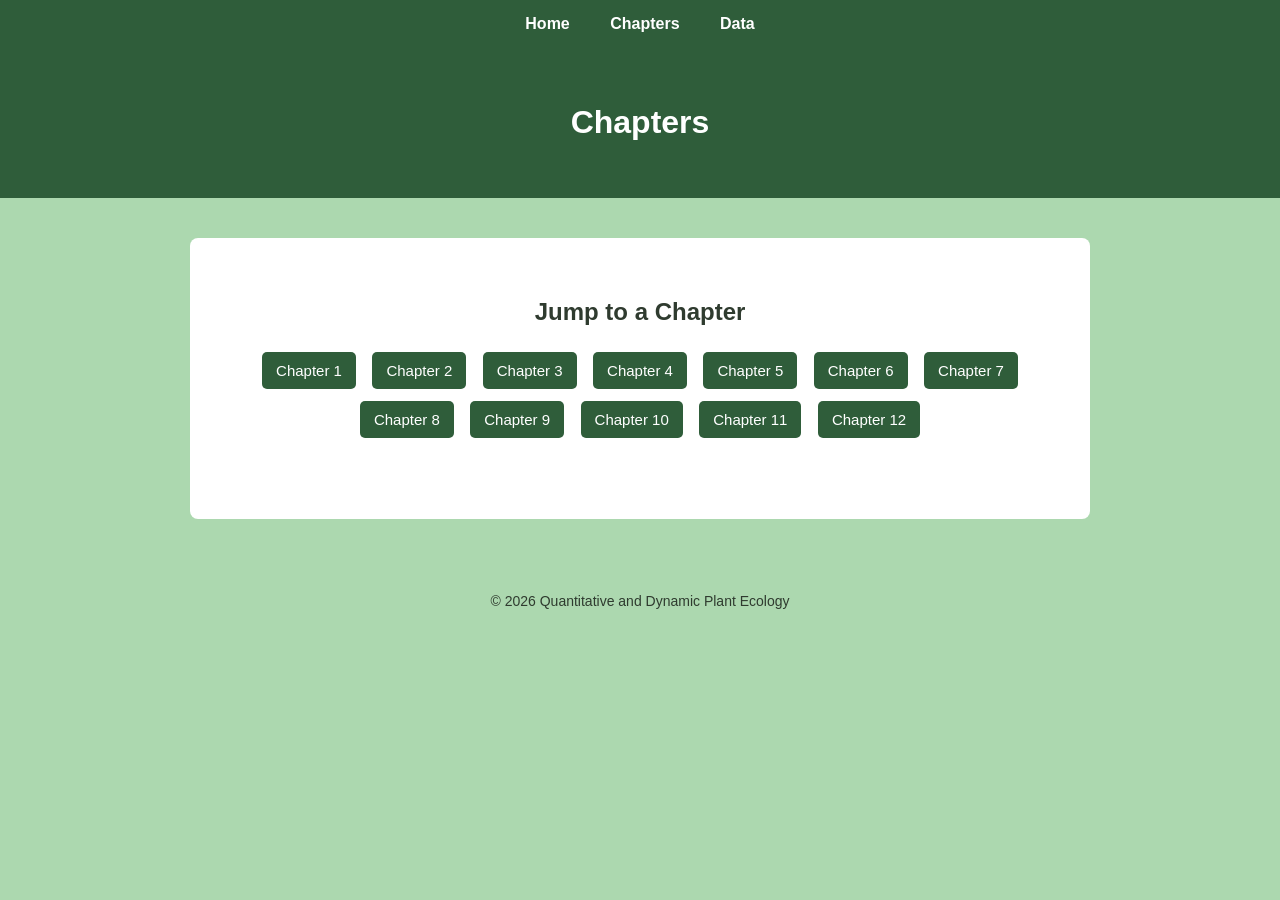
==== Chapters.html @ 69dcaa10 "Refactor Chapters.html structure and links" ====
<!DOCTYPE html>
<html lang="en">
<head>
    <meta charset="UTF-8">
    <meta name="viewport" content="width=device-width, initial-scale=1.0">
    <title>Chapters - Quantitative and Dynamic Plant Ecology</title>
    <link rel="stylesheet" href="css/styles.css">
</head>
<body>

<nav>
    <a href="index.html">Home</a>
    <a href="Chapters.html">Chapters</a>
    <a href="Data.html">Data</a>
</nav>

<header id="top">
    <h1>Chapters</h1>
</header>

<main>
    <div class="chapter-links">
        <h2>Jump to a Chapter</h2>
        <a href="chapters/chapter1.html">Chapter 1</a>
        <a href="chapters/chapter2.html">Chapter 2</a>
        <a href="chapters/chapter3.html">Chapter 3</a>
        <a href="chapters/chapter4.html">Chapter 4</a>
        <a href="chapters/chapter5.html">Chapter 5</a>
        <a href="chapters/chapter6.html">Chapter 6</a>
        <a href="chapters/chapter7.html">Chapter 7</a>
        <a href="chapters/chapter8.html">Chapter 8</a>
        <a href="chapters/chapter9.html">Chapter 9</a>
        <a href="chapters/chapter10.html">Chapter 10</a>
        <a href="chapters/chapter11.html">Chapter 11</a>
        <a href="chapters/chapter12.html">Chapter 12</a>
    </div>
</main>

<footer>
    <p>&copy; 2026 Quantitative and Dynamic Plant Ecology</p>
</footer>

</body>
</html>
---- css/styles.css ----
/* 1. GLOBAL SAFETY */
* {
    box-sizing: border-box;
}

/* 2. GLOBAL IMAGE RULE */
img {
    max-width: 100%;
    height: auto;
}

/* 3. BODY */
body {
    font-family: Arial, sans-serif;
    margin: 0;
    background-color: #acd8af; /* unified color across site */
    color: #2f3b2f;
}

/* 4. NAVIGATION */
nav {
    background-color: #2f5d3a;
    padding: 15px;
    text-align: center;
}

nav a {
    color: white;
    text-decoration: none;
    margin: 0 18px;
    font-weight: bold;
    font-size: 16px;
}

nav a:hover {
    text-decoration: underline;
}

/* 5. HEADER */
header {
    background-color: #2f5d3a;
    color: white;
    padding: 35px 20px;
    text-align: center;
}
h5 {
    font-size: 1em; /* same as body text */
    font-weight: bold; /* optional, can keep emphasis */
    margin-top: 1em;
    margin-bottom: 0.5em;
}


/* 6. MAIN CONTENT */
main {
    max-width: 900px;
    margin: 40px auto;
    background-color: white;
    padding: 40px 30px;
    border-radius: 8px;
    box-sizing: border-box;
    text-align: center; /* home page centered; chapters can override if needed */
}

/* 7. BUTTONS */
button {
    padding: 10px 20px;
    font-size: 16px;
    cursor: pointer;
    background-color: #2f5d3a;
    color: white;
    border: none;
    border-radius: 5px;
}

button:hover {
    background-color: #3d7349;
}

/* 8. CHAPTER PAGE STYLES */
.chapter-links {
    text-align: center;
    margin-bottom: 35px;
}

.chapter-links h2 {
    margin-bottom: 20px;
}

.chapter-links a {
    display: inline-block;
    margin: 6px;
    padding: 10px 14px;
    background-color: #2f5d3a;
    color: white;
    text-decoration: none;
    border-radius: 5px;
    font-size: 15px;
}

.chapter-links a:hover {
    background-color: #3d7349;
}

.chapter {
    margin-bottom: 50px;
    padding-bottom: 20px;
    border-bottom: 1px solid #d8d0b0;
    text-align: left; /* chapters left-aligned */
}

.chapter h2 {
    color: #2f5d3a;
}

.back-to-top {
    display: inline-block;
    margin-top: 10px;
    color: #2f5d3a;
    text-decoration: none;
    font-weight: bold;
}

.back-to-top:hover {
    text-decoration: underline;
}

/* 9. FIGURE STYLES */
.figure-break {
    text-align: center;
    margin: 30px 0;
    padding: 15px;
    background-color: #f4f7f4;
    border-radius: 8px;
}

.figure-break img {
    max-width: 100%;
    height: auto;
    display: block;
    margin: auto;
}

.figure-break figcaption {
    margin-top: 10px;
    font-size: 14px;
    font-style: italic;
    text-align: left;
}

/* 10. FOOTER */
footer {
    text-align: center;
    padding: 20px;
    font-size: 14px;
    color: #2f3b2f;
}
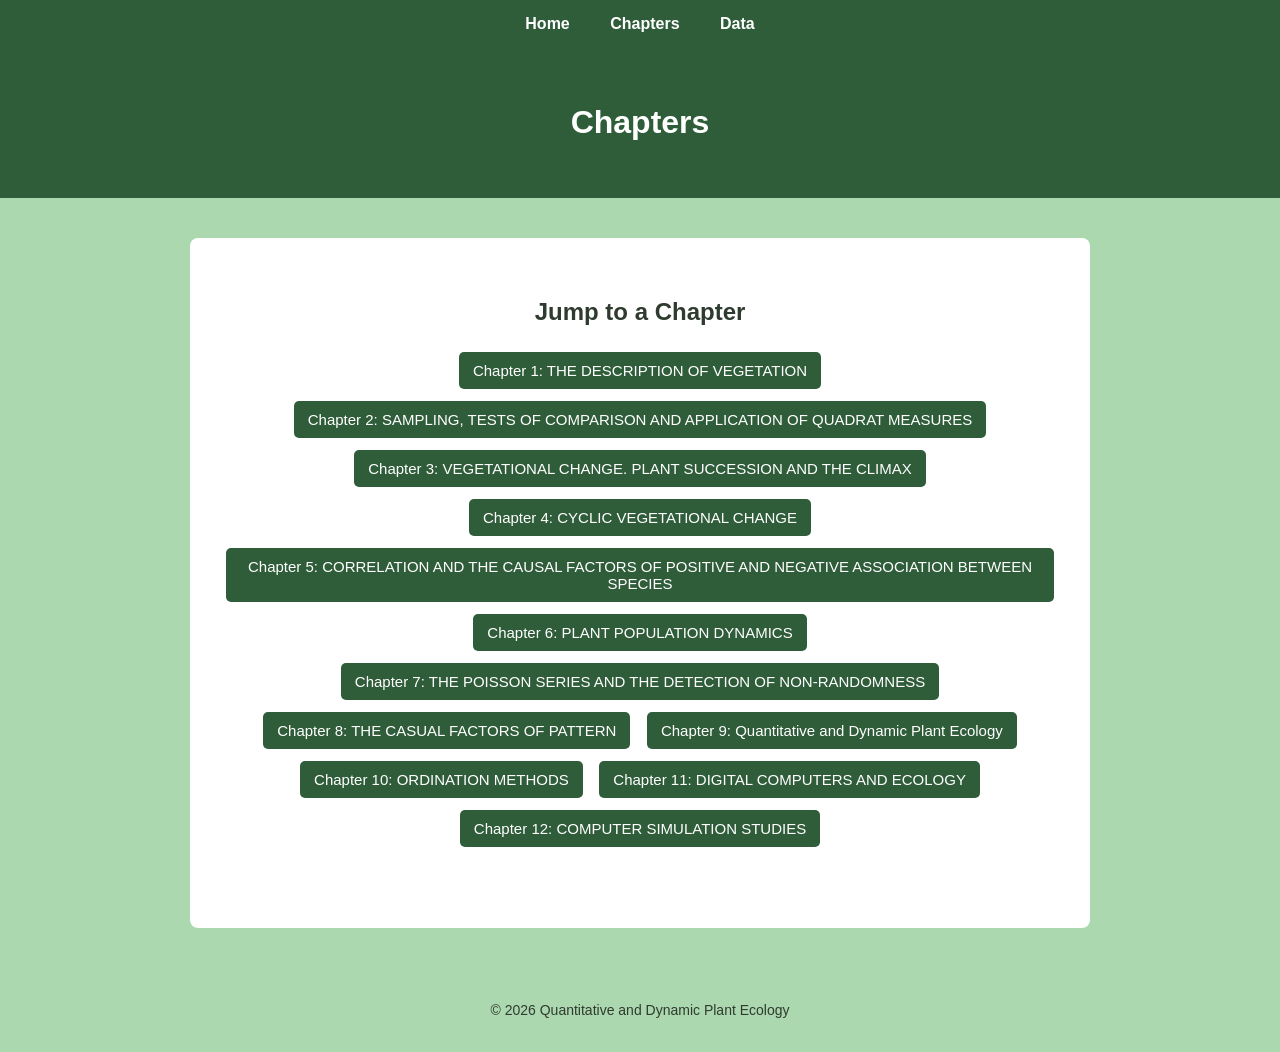
==== commit 91167f0f: "Update chapter links with detailed descriptions" ====
--- a/Chapters.html
+++ b/Chapters.html
@@ -21,18 +21,18 @@
 <main>
     <div class="chapter-links">
         <h2>Jump to a Chapter</h2>
-        <a href="chapters/chapter1.html">Chapter 1</a>
-        <a href="chapters/chapter2.html">Chapter 2</a>
-        <a href="chapters/chapter3.html">Chapter 3</a>
-        <a href="chapters/chapter4.html">Chapter 4</a>
-        <a href="chapters/chapter5.html">Chapter 5</a>
-        <a href="chapters/chapter6.html">Chapter 6</a>
-        <a href="chapters/chapter7.html">Chapter 7</a>
-        <a href="chapters/chapter8.html">Chapter 8</a>
-        <a href="chapters/chapter9.html">Chapter 9</a>
-        <a href="chapters/chapter10.html">Chapter 10</a>
-        <a href="chapters/chapter11.html">Chapter 11</a>
-        <a href="chapters/chapter12.html">Chapter 12</a>
+        <a href="chapters/chapter1.html">Chapter 1: THE DESCRIPTION OF VEGETATION</a>
+        <a href="chapters/chapter2.html">Chapter 2: SAMPLING, TESTS OF COMPARISON AND APPLICATION OF QUADRAT MEASURES</a>
+        <a href="chapters/chapter3.html">Chapter 3: VEGETATIONAL CHANGE. PLANT SUCCESSION AND THE CLIMAX</a>
+        <a href="chapters/chapter4.html">Chapter 4: CYCLIC VEGETATIONAL CHANGE</a>
+        <a href="chapters/chapter5.html">Chapter 5: CORRELATION AND THE CAUSAL FACTORS OF POSITIVE AND NEGATIVE ASSOCIATION BETWEEN SPECIES</a>
+        <a href="chapters/chapter6.html">Chapter 6: PLANT POPULATION DYNAMICS</a>
+        <a href="chapters/chapter7.html">Chapter 7: THE POISSON SERIES AND THE DETECTION OF NON-RANDOMNESS</a>
+        <a href="chapters/chapter8.html">Chapter 8: THE CASUAL FACTORS OF PATTERN</a>
+        <a href="chapters/chapter9.html">Chapter 9: Quantitative and Dynamic Plant Ecology</a>
+        <a href="chapters/chapter10.html">Chapter 10: ORDINATION METHODS</a>
+        <a href="chapters/chapter11.html">Chapter 11: DIGITAL COMPUTERS AND ECOLOGY</a>
+        <a href="chapters/chapter12.html">Chapter 12: COMPUTER SIMULATION STUDIES</a>
     </div>
 </main>
 
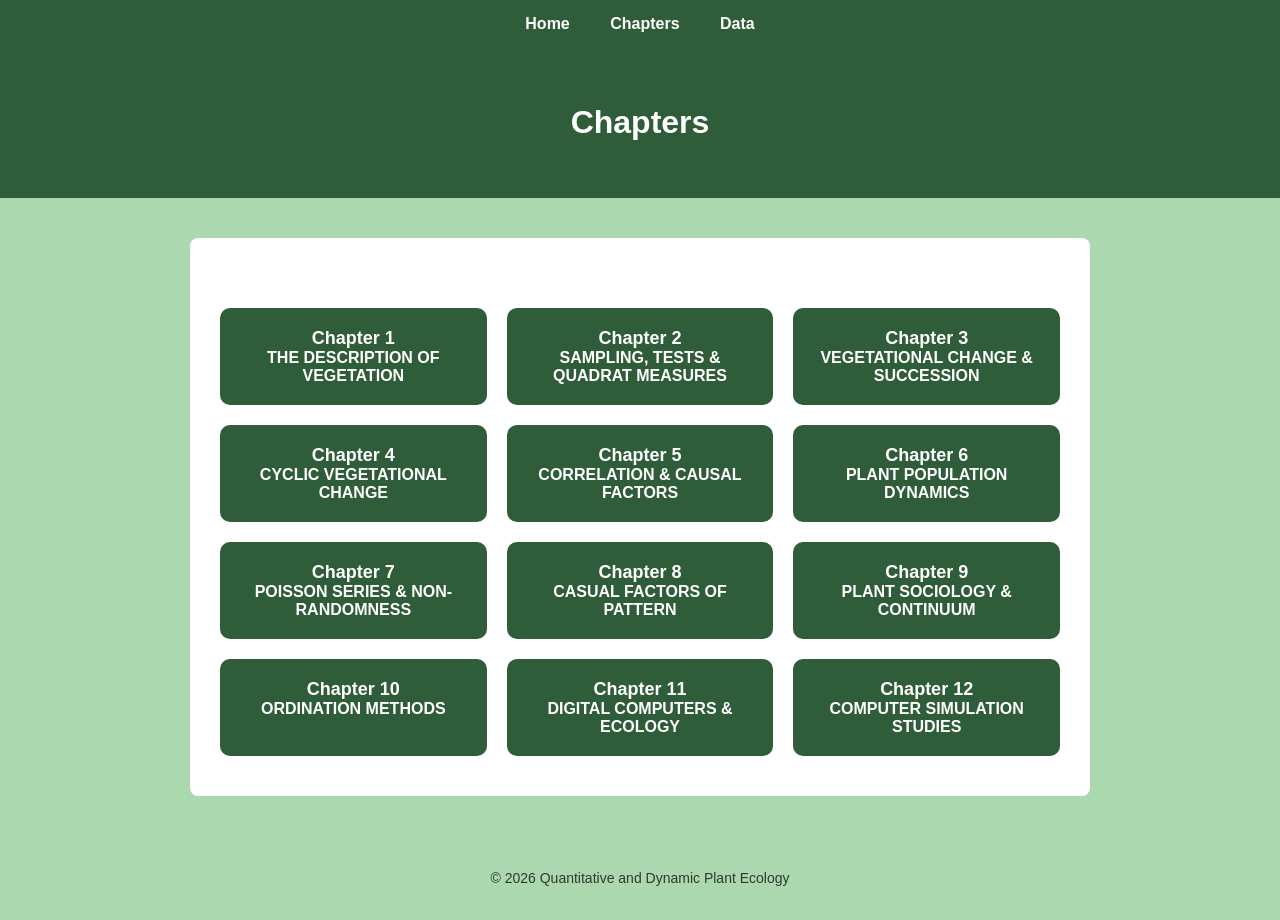
==== commit 3e7c3621: "Add chapter grid layout and cards to Chapters.html" ====
--- a/Chapters.html
+++ b/Chapters.html
@@ -1,10 +1,36 @@
 <!DOCTYPE html>
 <html lang="en">
 <head>
-    <meta charset="UTF-8">
-    <meta name="viewport" content="width=device-width, initial-scale=1.0">
-    <title>Chapters - Quantitative and Dynamic Plant Ecology</title>
-    <link rel="stylesheet" href="css/styles.css">
+<meta charset="UTF-8">
+<meta name="viewport" content="width=device-width, initial-scale=1.0">
+<title>Chapters - Quantitative and Dynamic Plant Ecology</title>
+<link rel="stylesheet" href="css/styles.css">
+<style>
+.chapter-grid {
+    display: grid;
+    grid-template-columns: repeat(auto-fit, minmax(250px, 1fr));
+    gap: 20px;
+    margin-top: 30px;
+    text-align: center;
+}
+.chapter-card {
+    padding: 20px;
+    background-color: #2f5d3a;
+    color: white;
+    border-radius: 10px;
+    text-decoration: none;
+    font-weight: bold;
+    transition: transform 0.2s, background-color 0.2s;
+}
+.chapter-card:hover {
+    background-color: #3d7349;
+    transform: translateY(-5px);
+}
+.chapter-card h3 {
+    margin: 0;
+    font-size: 18px;
+}
+</style>
 </head>
 <body>
 
@@ -19,20 +45,19 @@
 </header>
 
 <main>
-    <div class="chapter-links">
-        <h2>Jump to a Chapter</h2>
-        <a href="chapters/chapter1.html">Chapter 1: THE DESCRIPTION OF VEGETATION</a>
-        <a href="chapters/chapter2.html">Chapter 2: SAMPLING, TESTS OF COMPARISON AND APPLICATION OF QUADRAT MEASURES</a>
-        <a href="chapters/chapter3.html">Chapter 3: VEGETATIONAL CHANGE. PLANT SUCCESSION AND THE CLIMAX</a>
-        <a href="chapters/chapter4.html">Chapter 4: CYCLIC VEGETATIONAL CHANGE</a>
-        <a href="chapters/chapter5.html">Chapter 5: CORRELATION AND THE CAUSAL FACTORS OF POSITIVE AND NEGATIVE ASSOCIATION BETWEEN SPECIES</a>
-        <a href="chapters/chapter6.html">Chapter 6: PLANT POPULATION DYNAMICS</a>
-        <a href="chapters/chapter7.html">Chapter 7: THE POISSON SERIES AND THE DETECTION OF NON-RANDOMNESS</a>
-        <a href="chapters/chapter8.html">Chapter 8: THE CASUAL FACTORS OF PATTERN</a>
-        <a href="chapters/chapter9.html">Chapter 9: Quantitative and Dynamic Plant Ecology</a>
-        <a href="chapters/chapter10.html">Chapter 10: ORDINATION METHODS</a>
-        <a href="chapters/chapter11.html">Chapter 11: DIGITAL COMPUTERS AND ECOLOGY</a>
-        <a href="chapters/chapter12.html">Chapter 12: COMPUTER SIMULATION STUDIES</a>
+    <div class="chapter-grid">
+        <a class="chapter-card" href="chapters/chapter1.html"><h3>Chapter 1</h3>THE DESCRIPTION OF VEGETATION</a>
+        <a class="chapter-card" href="chapters/chapter2.html"><h3>Chapter 2</h3>SAMPLING, TESTS & QUADRAT MEASURES</a>
+        <a class="chapter-card" href="chapters/chapter3.html"><h3>Chapter 3</h3>VEGETATIONAL CHANGE & SUCCESSION</a>
+        <a class="chapter-card" href="chapters/chapter4.html"><h3>Chapter 4</h3>CYCLIC VEGETATIONAL CHANGE</a>
+        <a class="chapter-card" href="chapters/chapter5.html"><h3>Chapter 5</h3>CORRELATION & CAUSAL FACTORS</a>
+        <a class="chapter-card" href="chapters/chapter6.html"><h3>Chapter 6</h3>PLANT POPULATION DYNAMICS</a>
+        <a class="chapter-card" href="chapters/chapter7.html"><h3>Chapter 7</h3>POISSON SERIES & NON-RANDOMNESS</a>
+        <a class="chapter-card" href="chapters/chapter8.html"><h3>Chapter 8</h3>CASUAL FACTORS OF PATTERN</a>
+        <a class="chapter-card" href="chapters/chapter9.html"><h3>Chapter 9</h3>PLANT SOCIOLOGY & CONTINUUM</a>
+        <a class="chapter-card" href="chapters/chapter10.html"><h3>Chapter 10</h3>ORDINATION METHODS</a>
+        <a class="chapter-card" href="chapters/chapter11.html"><h3>Chapter 11</h3>DIGITAL COMPUTERS & ECOLOGY</a>
+        <a class="chapter-card" href="chapters/chapter12.html"><h3>Chapter 12</h3>COMPUTER SIMULATION STUDIES</a>
     </div>
 </main>
 
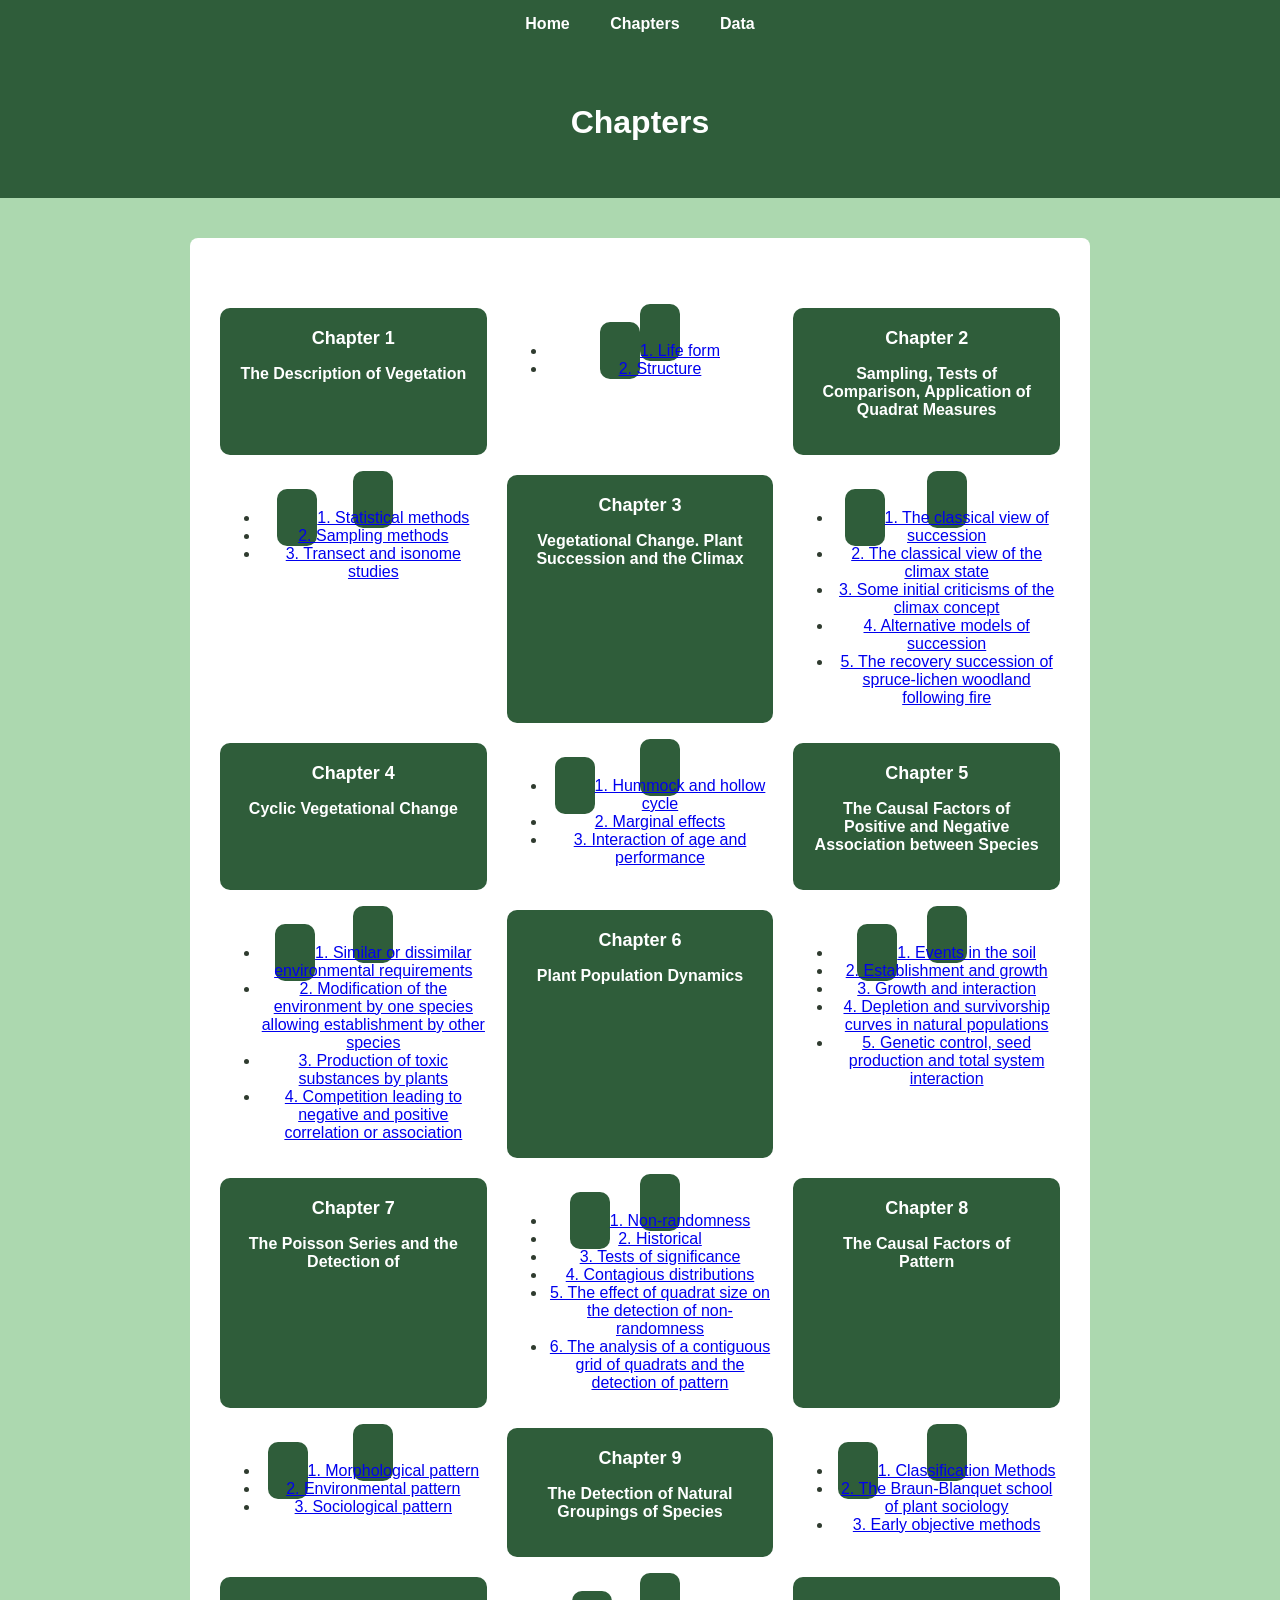
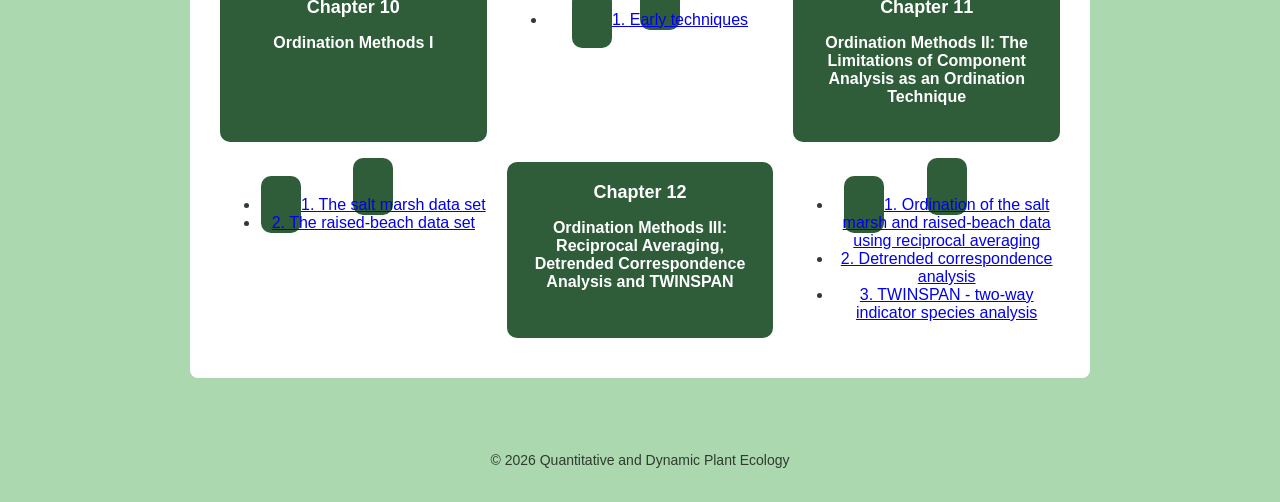
==== commit a6e0a4c7: "Enhance chapter cards with descriptions and lists Added chapter descriptions and structured content " ====
--- a/Chapters.html
+++ b/Chapters.html
@@ -6,6 +6,7 @@
 <title>Chapters - Quantitative and Dynamic Plant Ecology</title>
 <link rel="stylesheet" href="css/styles.css">
 <style>
+/* Grid layout for chapter cards */
 .chapter-grid {
     display: grid;
     grid-template-columns: repeat(auto-fit, minmax(250px, 1fr));
@@ -27,8 +28,26 @@
     transform: translateY(-5px);
 }
 .chapter-card h3 {
-    margin: 0;
+    margin: 0 0 10px 0;
     font-size: 18px;
+}
+.chapter-card ul {
+    list-style: none;
+    padding-left: 0;
+    margin: 5px 0 0 0;
+    text-align: left;
+}
+.chapter-card ul li {
+    font-weight: normal;
+    font-size: 14px;
+    margin: 3px 0;
+}
+.chapter-card ul li a {
+    color: #fff;
+    text-decoration: underline;
+}
+.chapter-card ul li a:hover {
+    color: #acd8af;
 }
 </style>
 </head>
@@ -40,24 +59,149 @@
     <a href="Data.html">Data</a>
 </nav>
 
-<header id="top">
+<header>
     <h1>Chapters</h1>
 </header>
 
 <main>
     <div class="chapter-grid">
-        <a class="chapter-card" href="chapters/chapter1.html"><h3>Chapter 1</h3>THE DESCRIPTION OF VEGETATION</a>
-        <a class="chapter-card" href="chapters/chapter2.html"><h3>Chapter 2</h3>SAMPLING, TESTS & QUADRAT MEASURES</a>
-        <a class="chapter-card" href="chapters/chapter3.html"><h3>Chapter 3</h3>VEGETATIONAL CHANGE & SUCCESSION</a>
-        <a class="chapter-card" href="chapters/chapter4.html"><h3>Chapter 4</h3>CYCLIC VEGETATIONAL CHANGE</a>
-        <a class="chapter-card" href="chapters/chapter5.html"><h3>Chapter 5</h3>CORRELATION & CAUSAL FACTORS</a>
-        <a class="chapter-card" href="chapters/chapter6.html"><h3>Chapter 6</h3>PLANT POPULATION DYNAMICS</a>
-        <a class="chapter-card" href="chapters/chapter7.html"><h3>Chapter 7</h3>POISSON SERIES & NON-RANDOMNESS</a>
-        <a class="chapter-card" href="chapters/chapter8.html"><h3>Chapter 8</h3>CASUAL FACTORS OF PATTERN</a>
-        <a class="chapter-card" href="chapters/chapter9.html"><h3>Chapter 9</h3>PLANT SOCIOLOGY & CONTINUUM</a>
-        <a class="chapter-card" href="chapters/chapter10.html"><h3>Chapter 10</h3>ORDINATION METHODS</a>
-        <a class="chapter-card" href="chapters/chapter11.html"><h3>Chapter 11</h3>DIGITAL COMPUTERS & ECOLOGY</a>
-        <a class="chapter-card" href="chapters/chapter12.html"><h3>Chapter 12</h3>COMPUTER SIMULATION STUDIES</a>
+
+        <!-- Chapter 1 -->
+        <a class="chapter-card" href="chapters/chapter1.html">
+            <h3>Chapter 1</h3>
+            <p>The Description of Vegetation</p>
+            <ul>
+                <li><a href="#">1. Life form</a></li>
+                <li><a href="#">2. Structure</a></li>
+            </ul>
+        </a>
+
+        <!-- Chapter 2 -->
+        <a class="chapter-card" href="chapters/chapter2.html">
+            <h3>Chapter 2</h3>
+            <p>Sampling, Tests of Comparison, Application of Quadrat Measures</p>
+            <ul>
+                <li><a href="#">1. Statistical methods</a></li>
+                <li><a href="#">2. Sampling methods</a></li>
+                <li><a href="#">3. Transect and isonome studies</a></li>
+            </ul>
+        </a>
+
+        <!-- Chapter 3 -->
+        <a class="chapter-card" href="chapters/chapter3.html">
+            <h3>Chapter 3</h3>
+            <p>Vegetational Change. Plant Succession and the Climax</p>
+            <ul>
+                <li><a href="#">1. The classical view of succession</a></li>
+                <li><a href="#">2. The classical view of the climax state</a></li>
+                <li><a href="#">3. Some initial criticisms of the climax concept</a></li>
+                <li><a href="#">4. Alternative models of succession</a></li>
+                <li><a href="#">5. The recovery succession of spruce-lichen woodland following fire</a></li>
+            </ul>
+        </a>
+
+        <!-- Chapter 4 -->
+        <a class="chapter-card" href="chapters/chapter4.html">
+            <h3>Chapter 4</h3>
+            <p>Cyclic Vegetational Change</p>
+            <ul>
+                <li><a href="#">1. Hummock and hollow cycle</a></li>
+                <li><a href="#">2. Marginal effects</a></li>
+                <li><a href="#">3. Interaction of age and performance</a></li>
+            </ul>
+        </a>
+
+        <!-- Chapter 5 -->
+        <a class="chapter-card" href="chapters/chapter5.html">
+            <h3>Chapter 5</h3>
+            <p>The Causal Factors of Positive and Negative Association between Species</p>
+            <ul>
+                <li><a href="#">1. Similar or dissimilar environmental requirements</a></li>
+                <li><a href="#">2. Modification of the environment by one species allowing establishment by other species</a></li>
+                <li><a href="#">3. Production of toxic substances by plants</a></li>
+                <li><a href="#">4. Competition leading to negative and positive correlation or association</a></li>
+            </ul>
+        </a>
+
+        <!-- Chapter 6 -->
+        <a class="chapter-card" href="chapters/chapter6.html">
+            <h3>Chapter 6</h3>
+            <p>Plant Population Dynamics</p>
+            <ul>
+                <li><a href="#">1. Events in the soil</a></li>
+                <li><a href="#">2. Establishment and growth</a></li>
+                <li><a href="#">3. Growth and interaction</a></li>
+                <li><a href="#">4. Depletion and survivorship curves in natural populations</a></li>
+                <li><a href="#">5. Genetic control, seed production and total system interaction</a></li>
+            </ul>
+        </a>
+
+        <!-- Chapter 7 -->
+        <a class="chapter-card" href="chapters/chapter7.html">
+            <h3>Chapter 7</h3>
+            <p>The Poisson Series and the Detection of</p>
+            <ul>
+                <li><a href="#">1. Non-randomness</a></li>
+                <li><a href="#">2. Historical</a></li>
+                <li><a href="#">3. Tests of significance</a></li>
+                <li><a href="#">4. Contagious distributions</a></li>
+                <li><a href="#">5. The effect of quadrat size on the detection of non-randomness</a></li>
+                <li><a href="#">6. The analysis of a contiguous grid of quadrats and the detection of pattern</a></li>
+            </ul>
+        </a>
+
+        <!-- Chapter 8 -->
+        <a class="chapter-card" href="chapters/chapter8.html">
+            <h3>Chapter 8</h3>
+            <p>The Causal Factors of Pattern</p>
+            <ul>
+                <li><a href="#">1. Morphological pattern</a></li>
+                <li><a href="#">2. Environmental pattern</a></li>
+                <li><a href="#">3. Sociological pattern</a></li>
+            </ul>
+        </a>
+
+        <!-- Chapter 9 -->
+        <a class="chapter-card" href="chapters/chapter9.html">
+            <h3>Chapter 9</h3>
+            <p>The Detection of Natural Groupings of Species</p>
+            <ul>
+                <li><a href="#">1. Classification Methods</a></li>
+                <li><a href="#">2. The Braun-Blanquet school of plant sociology</a></li>
+                <li><a href="#">3. Early objective methods</a></li>
+            </ul>
+        </a>
+
+        <!-- Chapter 10 -->
+        <a class="chapter-card" href="chapters/chapter10.html">
+            <h3>Chapter 10</h3>
+            <p>Ordination Methods I</p>
+            <ul>
+                <li><a href="#">1. Early techniques</a></li>
+            </ul>
+        </a>
+
+        <!-- Chapter 11 -->
+        <a class="chapter-card" href="chapters/chapter11.html">
+            <h3>Chapter 11</h3>
+            <p>Ordination Methods II: The Limitations of Component Analysis as an Ordination Technique</p>
+            <ul>
+                <li><a href="#">1. The salt marsh data set</a></li>
+                <li><a href="#">2. The raised-beach data set</a></li>
+            </ul>
+        </a>
+
+        <!-- Chapter 12 -->
+        <a class="chapter-card" href="chapters/chapter12.html">
+            <h3>Chapter 12</h3>
+            <p>Ordination Methods III: Reciprocal Averaging, Detrended Correspondence Analysis and TWINSPAN</p>
+            <ul>
+                <li><a href="#">1. Ordination of the salt marsh and raised-beach data using reciprocal averaging</a></li>
+                <li><a href="#">2. Detrended correspondence analysis</a></li>
+                <li><a href="#">3. TWINSPAN - two-way indicator species analysis</a></li>
+            </ul>
+        </a>
+
     </div>
 </main>
 
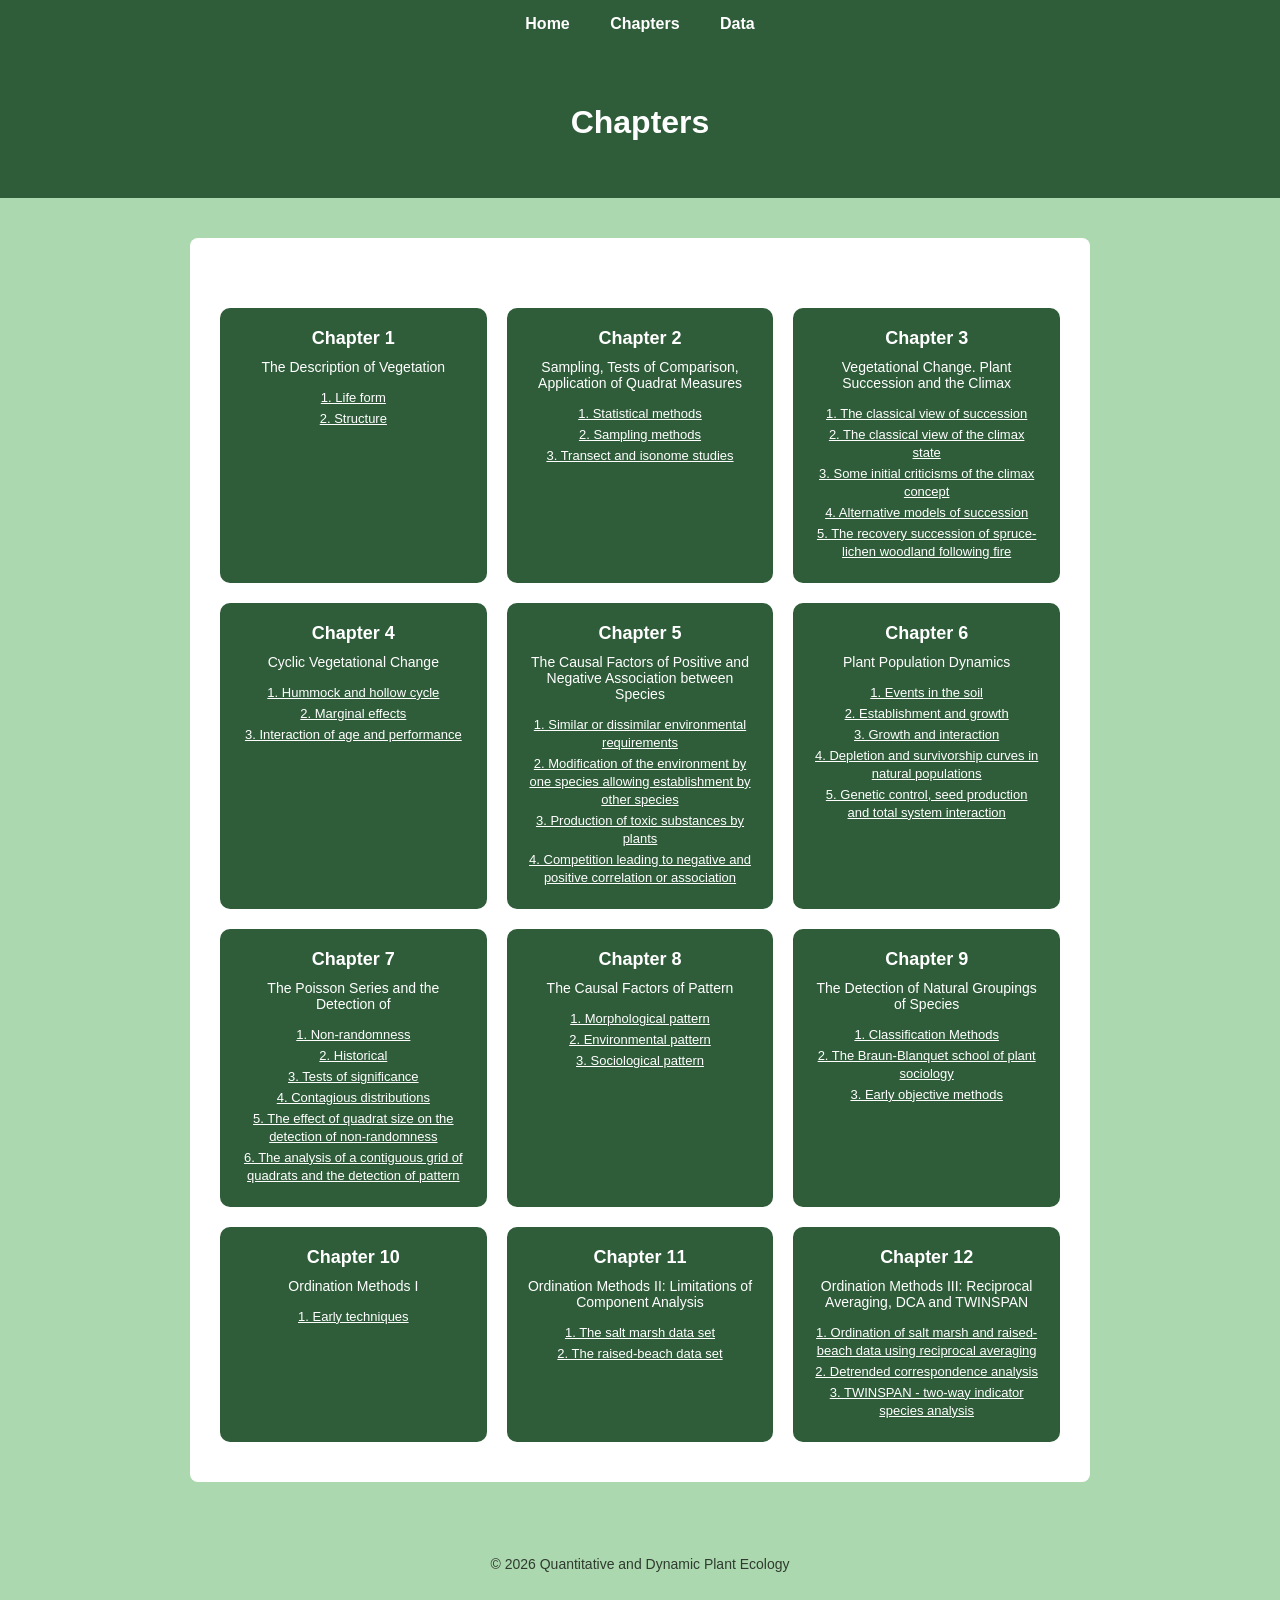
==== commit 61d1df99: "Refactor chapter links to use div elements" ====
--- a/Chapters.html
+++ b/Chapters.html
@@ -12,15 +12,14 @@
     grid-template-columns: repeat(auto-fit, minmax(250px, 1fr));
     gap: 20px;
     margin-top: 30px;
-    text-align: center;
 }
 .chapter-card {
-    padding: 20px;
     background-color: #2f5d3a;
     color: white;
     border-radius: 10px;
-    text-decoration: none;
-    font-weight: bold;
+    padding: 20px;
+    display: flex;
+    flex-direction: column;
     transition: transform 0.2s, background-color 0.2s;
 }
 .chapter-card:hover {
@@ -31,23 +30,32 @@
     margin: 0 0 10px 0;
     font-size: 18px;
 }
+.chapter-card p {
+    margin: 0 0 10px 0;
+    font-size: 14px;
+}
 .chapter-card ul {
     list-style: none;
     padding-left: 0;
-    margin: 5px 0 0 0;
-    text-align: left;
+    margin: 0;
 }
 .chapter-card ul li {
-    font-weight: normal;
-    font-size: 14px;
     margin: 3px 0;
 }
 .chapter-card ul li a {
     color: #fff;
     text-decoration: underline;
+    font-size: 13px;
 }
 .chapter-card ul li a:hover {
     color: #acd8af;
+}
+.chapter-title-link {
+    color: #fff;
+    text-decoration: none;
+}
+.chapter-title-link:hover {
+    text-decoration: underline;
 }
 </style>
 </head>
@@ -67,29 +75,29 @@
     <div class="chapter-grid">
 
         <!-- Chapter 1 -->
-        <a class="chapter-card" href="chapters/chapter1.html">
-            <h3>Chapter 1</h3>
+        <div class="chapter-card">
+            <h3><a class="chapter-title-link" href="chapters/chapter1.html">Chapter 1</a></h3>
             <p>The Description of Vegetation</p>
             <ul>
                 <li><a href="#">1. Life form</a></li>
                 <li><a href="#">2. Structure</a></li>
             </ul>
-        </a>
+        </div>
 
         <!-- Chapter 2 -->
-        <a class="chapter-card" href="chapters/chapter2.html">
-            <h3>Chapter 2</h3>
+        <div class="chapter-card">
+            <h3><a class="chapter-title-link" href="chapters/chapter2.html">Chapter 2</a></h3>
             <p>Sampling, Tests of Comparison, Application of Quadrat Measures</p>
             <ul>
                 <li><a href="#">1. Statistical methods</a></li>
                 <li><a href="#">2. Sampling methods</a></li>
                 <li><a href="#">3. Transect and isonome studies</a></li>
             </ul>
-        </a>
+        </div>
 
         <!-- Chapter 3 -->
-        <a class="chapter-card" href="chapters/chapter3.html">
-            <h3>Chapter 3</h3>
+        <div class="chapter-card">
+            <h3><a class="chapter-title-link" href="chapters/chapter3.html">Chapter 3</a></h3>
             <p>Vegetational Change. Plant Succession and the Climax</p>
             <ul>
                 <li><a href="#">1. The classical view of succession</a></li>
@@ -98,22 +106,22 @@
                 <li><a href="#">4. Alternative models of succession</a></li>
                 <li><a href="#">5. The recovery succession of spruce-lichen woodland following fire</a></li>
             </ul>
-        </a>
+        </div>
 
         <!-- Chapter 4 -->
-        <a class="chapter-card" href="chapters/chapter4.html">
-            <h3>Chapter 4</h3>
+        <div class="chapter-card">
+            <h3><a class="chapter-title-link" href="chapters/chapter4.html">Chapter 4</a></h3>
             <p>Cyclic Vegetational Change</p>
             <ul>
                 <li><a href="#">1. Hummock and hollow cycle</a></li>
                 <li><a href="#">2. Marginal effects</a></li>
                 <li><a href="#">3. Interaction of age and performance</a></li>
             </ul>
-        </a>
+        </div>
 
         <!-- Chapter 5 -->
-        <a class="chapter-card" href="chapters/chapter5.html">
-            <h3>Chapter 5</h3>
+        <div class="chapter-card">
+            <h3><a class="chapter-title-link" href="chapters/chapter5.html">Chapter 5</a></h3>
             <p>The Causal Factors of Positive and Negative Association between Species</p>
             <ul>
                 <li><a href="#">1. Similar or dissimilar environmental requirements</a></li>
@@ -121,11 +129,11 @@
                 <li><a href="#">3. Production of toxic substances by plants</a></li>
                 <li><a href="#">4. Competition leading to negative and positive correlation or association</a></li>
             </ul>
-        </a>
+        </div>
 
         <!-- Chapter 6 -->
-        <a class="chapter-card" href="chapters/chapter6.html">
-            <h3>Chapter 6</h3>
+        <div class="chapter-card">
+            <h3><a class="chapter-title-link" href="chapters/chapter6.html">Chapter 6</a></h3>
             <p>Plant Population Dynamics</p>
             <ul>
                 <li><a href="#">1. Events in the soil</a></li>
@@ -134,11 +142,11 @@
                 <li><a href="#">4. Depletion and survivorship curves in natural populations</a></li>
                 <li><a href="#">5. Genetic control, seed production and total system interaction</a></li>
             </ul>
-        </a>
+        </div>
 
         <!-- Chapter 7 -->
-        <a class="chapter-card" href="chapters/chapter7.html">
-            <h3>Chapter 7</h3>
+        <div class="chapter-card">
+            <h3><a class="chapter-title-link" href="chapters/chapter7.html">Chapter 7</a></h3>
             <p>The Poisson Series and the Detection of</p>
             <ul>
                 <li><a href="#">1. Non-randomness</a></li>
@@ -148,59 +156,59 @@
                 <li><a href="#">5. The effect of quadrat size on the detection of non-randomness</a></li>
                 <li><a href="#">6. The analysis of a contiguous grid of quadrats and the detection of pattern</a></li>
             </ul>
-        </a>
+        </div>
 
         <!-- Chapter 8 -->
-        <a class="chapter-card" href="chapters/chapter8.html">
-            <h3>Chapter 8</h3>
+        <div class="chapter-card">
+            <h3><a class="chapter-title-link" href="chapters/chapter8.html">Chapter 8</a></h3>
             <p>The Causal Factors of Pattern</p>
             <ul>
                 <li><a href="#">1. Morphological pattern</a></li>
                 <li><a href="#">2. Environmental pattern</a></li>
                 <li><a href="#">3. Sociological pattern</a></li>
             </ul>
-        </a>
+        </div>
 
         <!-- Chapter 9 -->
-        <a class="chapter-card" href="chapters/chapter9.html">
-            <h3>Chapter 9</h3>
+        <div class="chapter-card">
+            <h3><a class="chapter-title-link" href="chapters/chapter9.html">Chapter 9</a></h3>
             <p>The Detection of Natural Groupings of Species</p>
             <ul>
                 <li><a href="#">1. Classification Methods</a></li>
                 <li><a href="#">2. The Braun-Blanquet school of plant sociology</a></li>
                 <li><a href="#">3. Early objective methods</a></li>
             </ul>
-        </a>
+        </div>
 
         <!-- Chapter 10 -->
-        <a class="chapter-card" href="chapters/chapter10.html">
-            <h3>Chapter 10</h3>
+        <div class="chapter-card">
+            <h3><a class="chapter-title-link" href="chapters/chapter10.html">Chapter 10</a></h3>
             <p>Ordination Methods I</p>
             <ul>
                 <li><a href="#">1. Early techniques</a></li>
             </ul>
-        </a>
+        </div>
 
         <!-- Chapter 11 -->
-        <a class="chapter-card" href="chapters/chapter11.html">
-            <h3>Chapter 11</h3>
-            <p>Ordination Methods II: The Limitations of Component Analysis as an Ordination Technique</p>
+        <div class="chapter-card">
+            <h3><a class="chapter-title-link" href="chapters/chapter11.html">Chapter 11</a></h3>
+            <p>Ordination Methods II: Limitations of Component Analysis</p>
             <ul>
                 <li><a href="#">1. The salt marsh data set</a></li>
                 <li><a href="#">2. The raised-beach data set</a></li>
             </ul>
-        </a>
+        </div>
 
         <!-- Chapter 12 -->
-        <a class="chapter-card" href="chapters/chapter12.html">
-            <h3>Chapter 12</h3>
-            <p>Ordination Methods III: Reciprocal Averaging, Detrended Correspondence Analysis and TWINSPAN</p>
-            <ul>
-                <li><a href="#">1. Ordination of the salt marsh and raised-beach data using reciprocal averaging</a></li>
+        <div class="chapter-card">
+            <h3><a class="chapter-title-link" href="chapters/chapter12.html">Chapter 12</a></h3>
+            <p>Ordination Methods III: Reciprocal Averaging, DCA and TWINSPAN</p>
+            <ul>
+                <li><a href="#">1. Ordination of salt marsh and raised-beach data using reciprocal averaging</a></li>
                 <li><a href="#">2. Detrended correspondence analysis</a></li>
                 <li><a href="#">3. TWINSPAN - two-way indicator species analysis</a></li>
             </ul>
-        </a>
+        </div>
 
     </div>
 </main>
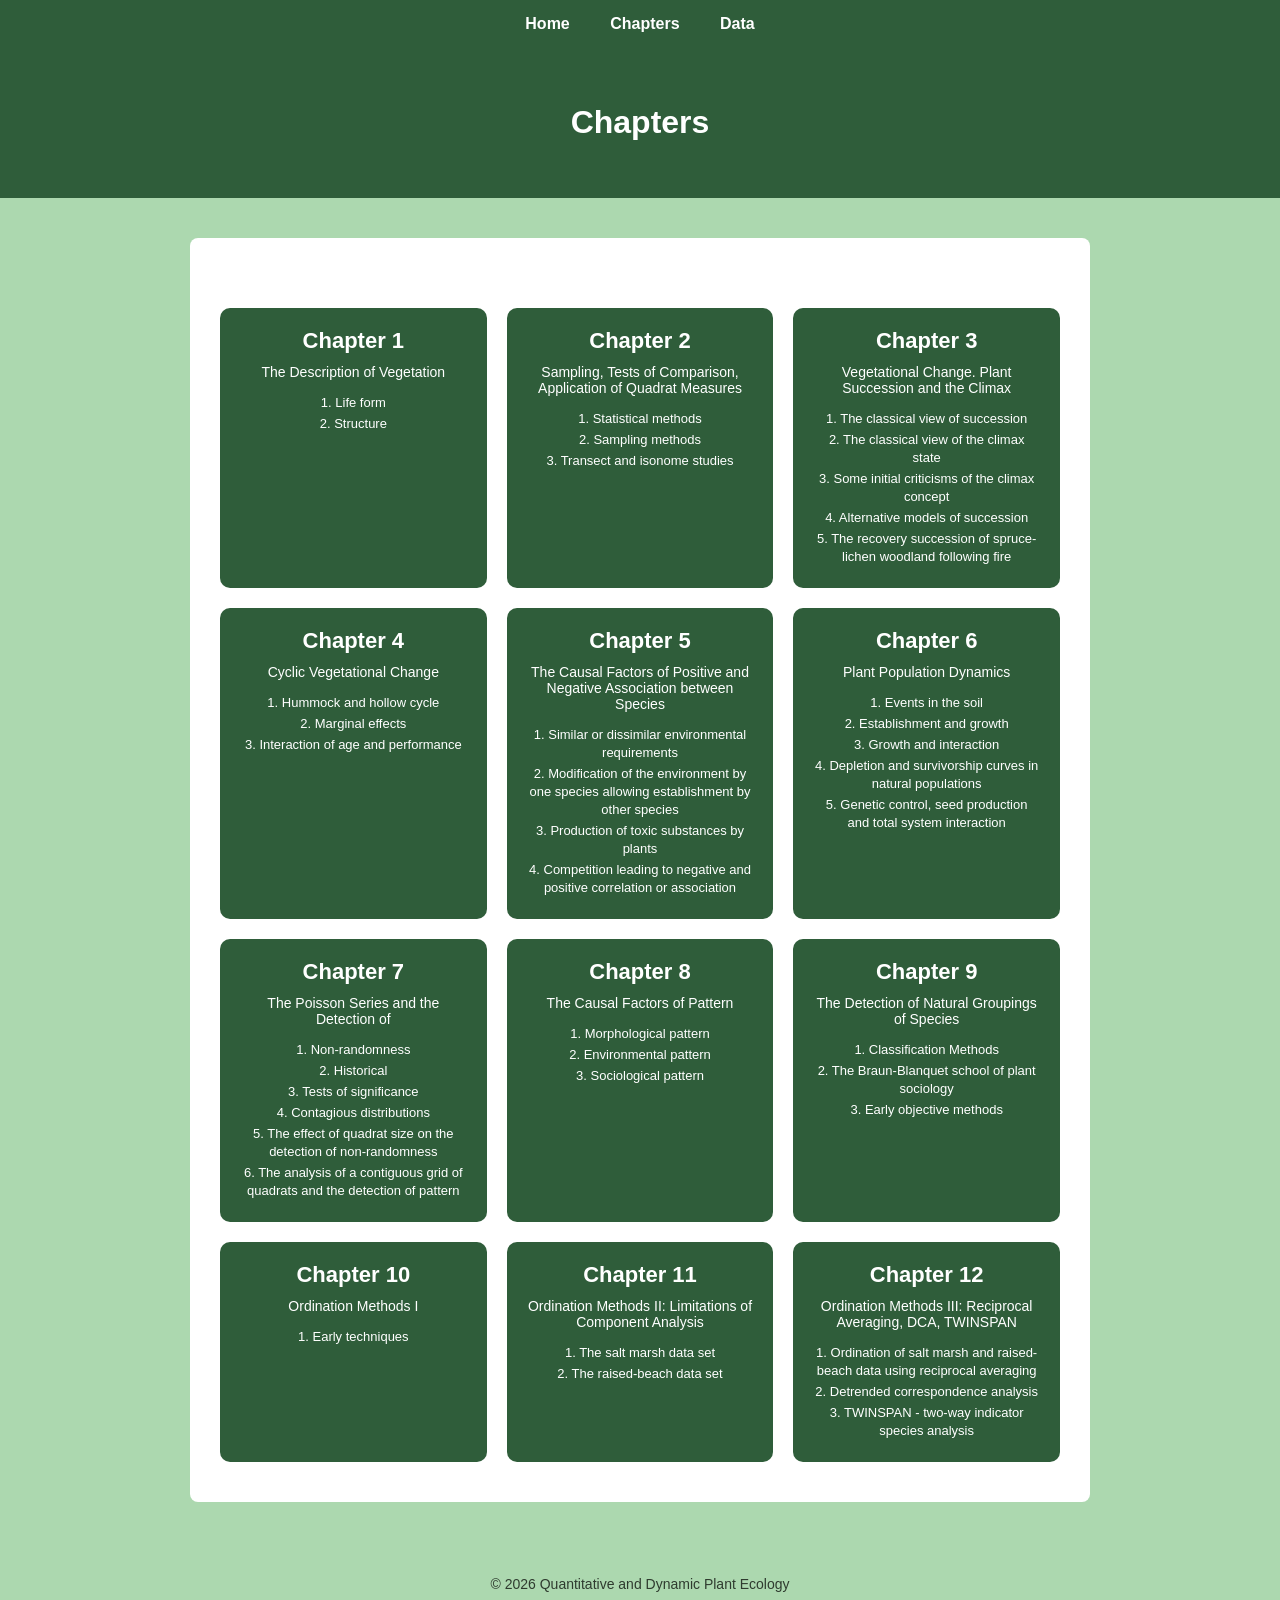
==== commit e4e6a50e: "Update chapter titles and links for consistency Increased the font size of chapter titles and remove" ====
--- a/Chapters.html
+++ b/Chapters.html
@@ -28,7 +28,7 @@
 }
 .chapter-card h3 {
     margin: 0 0 10px 0;
-    font-size: 18px;
+    font-size: 22px; /* Increased font size for chapter titles */
 }
 .chapter-card p {
     margin: 0 0 10px 0;
@@ -44,11 +44,11 @@
 }
 .chapter-card ul li a {
     color: #fff;
-    text-decoration: underline;
+    text-decoration: none; /* Remove underline for subheadings */
     font-size: 13px;
 }
 .chapter-card ul li a:hover {
-    color: #acd8af;
+    color: #acd8af; /* Hover color for subheadings */
 }
 .chapter-title-link {
     color: #fff;
@@ -76,7 +76,7 @@
 
         <!-- Chapter 1 -->
         <div class="chapter-card">
-            <h3><a class="chapter-title-link" href="chapters/chapter1.html">Chapter 1</a></h3>
+            <h3><a class="chapter-title-link" href="Chapters/chapter1.html">Chapter 1</a></h3>
             <p>The Description of Vegetation</p>
             <ul>
                 <li><a href="#">1. Life form</a></li>
@@ -86,7 +86,7 @@
 
         <!-- Chapter 2 -->
         <div class="chapter-card">
-            <h3><a class="chapter-title-link" href="chapters/chapter2.html">Chapter 2</a></h3>
+            <h3><a class="chapter-title-link" href="Chapters/chapter2.html">Chapter 2</a></h3>
             <p>Sampling, Tests of Comparison, Application of Quadrat Measures</p>
             <ul>
                 <li><a href="#">1. Statistical methods</a></li>
@@ -97,7 +97,7 @@
 
         <!-- Chapter 3 -->
         <div class="chapter-card">
-            <h3><a class="chapter-title-link" href="chapters/chapter3.html">Chapter 3</a></h3>
+            <h3><a class="chapter-title-link" href="Chapters/chapter3.html">Chapter 3</a></h3>
             <p>Vegetational Change. Plant Succession and the Climax</p>
             <ul>
                 <li><a href="#">1. The classical view of succession</a></li>
@@ -110,7 +110,7 @@
 
         <!-- Chapter 4 -->
         <div class="chapter-card">
-            <h3><a class="chapter-title-link" href="chapters/chapter4.html">Chapter 4</a></h3>
+            <h3><a class="chapter-title-link" href="Chapters/chapter4.html">Chapter 4</a></h3>
             <p>Cyclic Vegetational Change</p>
             <ul>
                 <li><a href="#">1. Hummock and hollow cycle</a></li>
@@ -121,7 +121,7 @@
 
         <!-- Chapter 5 -->
         <div class="chapter-card">
-            <h3><a class="chapter-title-link" href="chapters/chapter5.html">Chapter 5</a></h3>
+            <h3><a class="chapter-title-link" href="Chapters/chapter5.html">Chapter 5</a></h3>
             <p>The Causal Factors of Positive and Negative Association between Species</p>
             <ul>
                 <li><a href="#">1. Similar or dissimilar environmental requirements</a></li>
@@ -133,7 +133,7 @@
 
         <!-- Chapter 6 -->
         <div class="chapter-card">
-            <h3><a class="chapter-title-link" href="chapters/chapter6.html">Chapter 6</a></h3>
+            <h3><a class="chapter-title-link" href="Chapters/chapter6.html">Chapter 6</a></h3>
             <p>Plant Population Dynamics</p>
             <ul>
                 <li><a href="#">1. Events in the soil</a></li>
@@ -146,7 +146,7 @@
 
         <!-- Chapter 7 -->
         <div class="chapter-card">
-            <h3><a class="chapter-title-link" href="chapters/chapter7.html">Chapter 7</a></h3>
+            <h3><a class="chapter-title-link" href="Chapters/chapter7.html">Chapter 7</a></h3>
             <p>The Poisson Series and the Detection of</p>
             <ul>
                 <li><a href="#">1. Non-randomness</a></li>
@@ -160,7 +160,7 @@
 
         <!-- Chapter 8 -->
         <div class="chapter-card">
-            <h3><a class="chapter-title-link" href="chapters/chapter8.html">Chapter 8</a></h3>
+            <h3><a class="chapter-title-link" href="Chapters/chapter8.html">Chapter 8</a></h3>
             <p>The Causal Factors of Pattern</p>
             <ul>
                 <li><a href="#">1. Morphological pattern</a></li>
@@ -171,7 +171,7 @@
 
         <!-- Chapter 9 -->
         <div class="chapter-card">
-            <h3><a class="chapter-title-link" href="chapters/chapter9.html">Chapter 9</a></h3>
+            <h3><a class="chapter-title-link" href="Chapters/chapter9.html">Chapter 9</a></h3>
             <p>The Detection of Natural Groupings of Species</p>
             <ul>
                 <li><a href="#">1. Classification Methods</a></li>
@@ -182,7 +182,7 @@
 
         <!-- Chapter 10 -->
         <div class="chapter-card">
-            <h3><a class="chapter-title-link" href="chapters/chapter10.html">Chapter 10</a></h3>
+            <h3><a class="chapter-title-link" href="Chapters/chapter10.html">Chapter 10</a></h3>
             <p>Ordination Methods I</p>
             <ul>
                 <li><a href="#">1. Early techniques</a></li>
@@ -191,7 +191,7 @@
 
         <!-- Chapter 11 -->
         <div class="chapter-card">
-            <h3><a class="chapter-title-link" href="chapters/chapter11.html">Chapter 11</a></h3>
+            <h3><a class="chapter-title-link" href="Chapters/chapter11.html">Chapter 11</a></h3>
             <p>Ordination Methods II: Limitations of Component Analysis</p>
             <ul>
                 <li><a href="#">1. The salt marsh data set</a></li>
@@ -201,8 +201,8 @@
 
         <!-- Chapter 12 -->
         <div class="chapter-card">
-            <h3><a class="chapter-title-link" href="chapters/chapter12.html">Chapter 12</a></h3>
-            <p>Ordination Methods III: Reciprocal Averaging, DCA and TWINSPAN</p>
+            <h3><a class="chapter-title-link" href="Chapters/chapter12.html">Chapter 12</a></h3>
+            <p>Ordination Methods III: Reciprocal Averaging, DCA, TWINSPAN</p>
             <ul>
                 <li><a href="#">1. Ordination of salt marsh and raised-beach data using reciprocal averaging</a></li>
                 <li><a href="#">2. Detrended correspondence analysis</a></li>
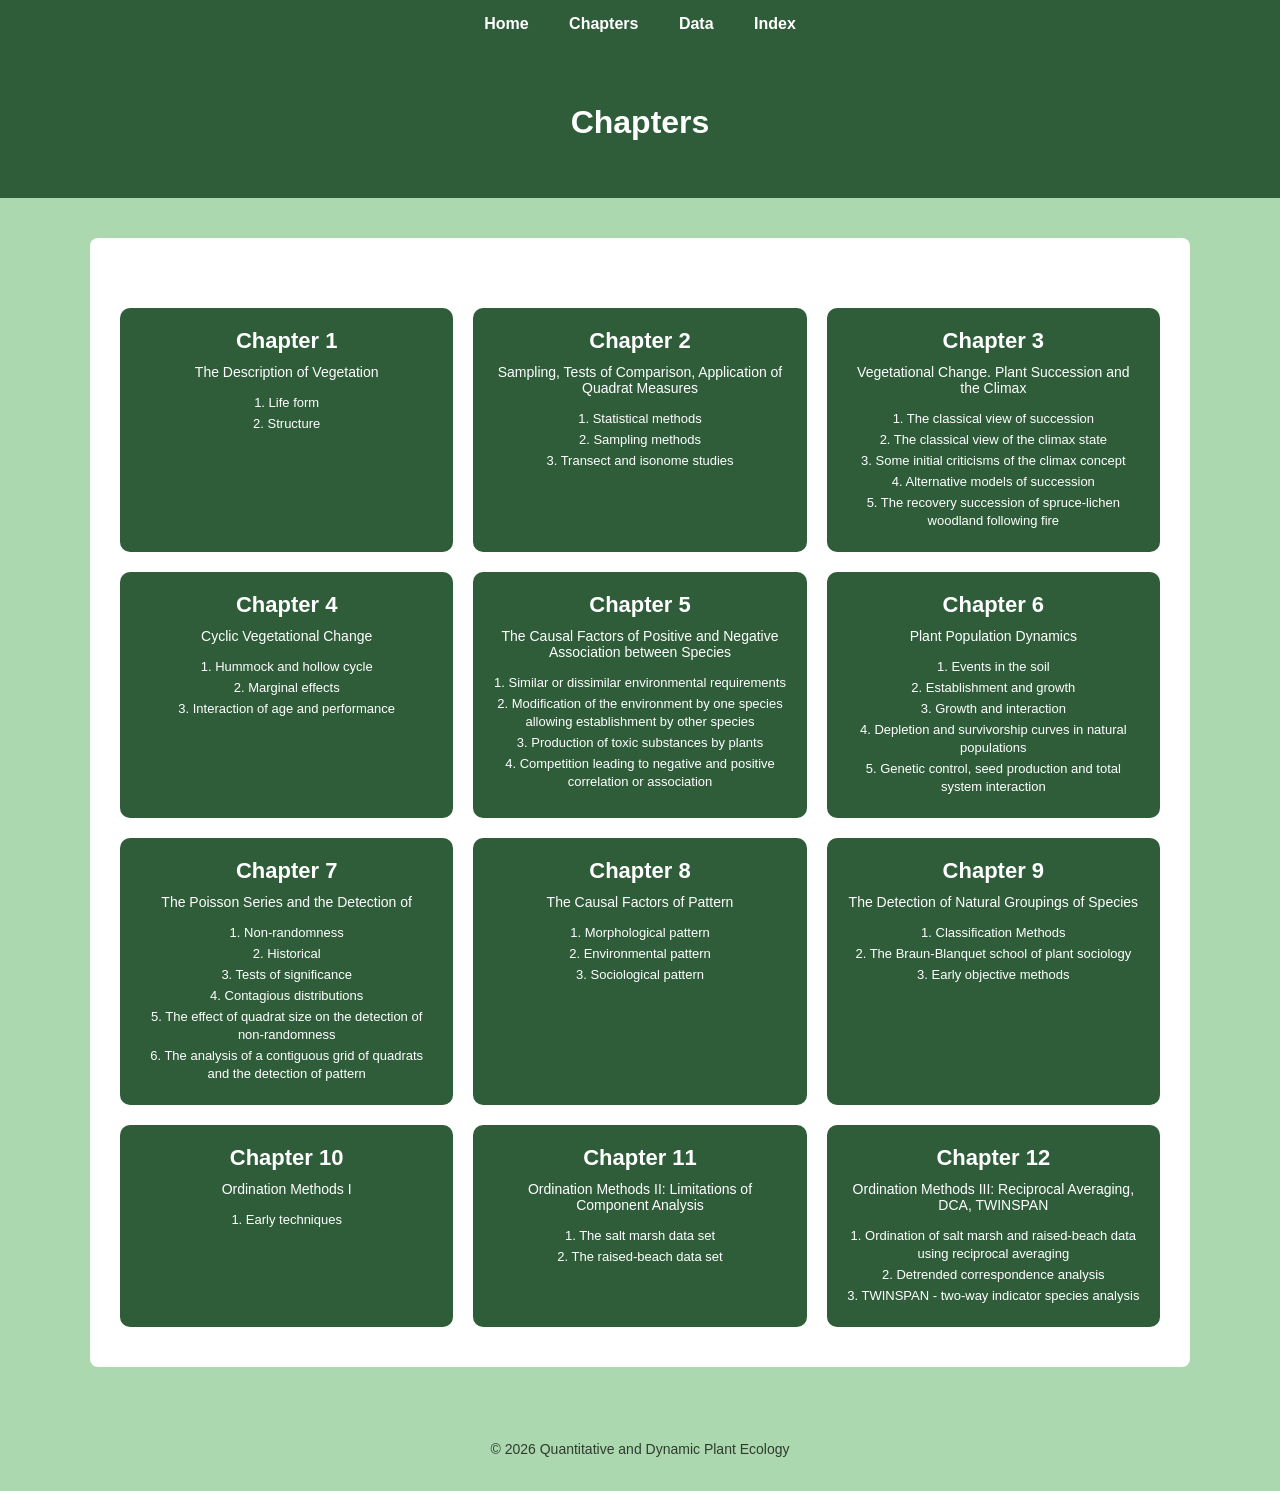
==== commit 1158ae6b: "Update Chapters.html" ====
--- a/Chapters.html
+++ b/Chapters.html
@@ -65,6 +65,7 @@
     <a href="index.html">Home</a>
     <a href="Chapters.html">Chapters</a>
     <a href="Data.html">Data</a>
+    <a href="Index-page.html">Index</a>
 </nav>
 
 <header>
@@ -79,8 +80,8 @@
             <h3><a class="chapter-title-link" href="Chapters/chapter1.html">Chapter 1</a></h3>
             <p>The Description of Vegetation</p>
             <ul>
-                <li><a href="#">1. Life form</a></li>
-                <li><a href="#">2. Structure</a></li>
+                <li><a href="Chapters/chapter1.html#life-form">1. Life form</a></li>
+                <li><a href="Chapters/chapter1.html#structure">2. Structure</a></li>
             </ul>
         </div>
 
--- a/css/styles.css
+++ b/css/styles.css
@@ -52,8 +52,9 @@
 
 
 /* 6. MAIN CONTENT */
+
 main {
-    max-width: 900px;
+    max-width: 1100px;  /* was 900px */
     margin: 40px auto;
     background-color: white;
     padding: 40px 30px;
@@ -148,6 +149,43 @@
     text-align: left;
 }
 
+.media-block {
+  display: flex;
+  align-items: flex-start;
+  gap: 25px;
+  margin: 1.5em 0;
+}
+
+.media-block .figure-break {
+  flex: 1;             
+  max-width: 500px;     
+  margin: 0;
+  padding: 10px;
+}
+
+.media-block .figure-break img {
+  width: 100%;
+  height: auto;
+}
+
+.media-block p {
+  flex: 2;              
+  margin: 0;
+}
+
+/* matching summary to header sizes */
+details summary {
+    font-size: 1em;
+    font-weight: bold;
+    color: #2f5d3a;
+    cursor: pointer;
+    margin: 1em 0 0.5em 0;
+    list-style: none; /* optional: removes the default triangle on some browsers */
+}
+
+details summary:hover {
+    color: #3d7349;
+}
 /* 10. FOOTER */
 footer {
     text-align: center;
@@ -155,3 +193,88 @@
     font-size: 14px;
     color: #2f3b2f;
 }
+
+.brace {
+    width: 18px;
+    padding: 0;
+    vertical-align: middle;
+}
+
+.brace-svg {
+    display: block;
+    width: 12px;
+    stroke: #333;
+}
+
+/* Height matches the number of rows spanned × row height */
+tr:has(.brace[rowspan="2"]) .brace-svg { height: 52px; }
+tr:has(.brace[rowspan="3"]) .brace-svg { height: 78px; }
+tr:has(.brace[rowspan="4"]) .brace-svg { height: 104px; }
+
+}
+
+/* Layer visibility */
+.toggle {
+    display: none;
+}
+
+.toggle.active {
+    display: block;
+}
+
+/* Legend styling */
+.layer-legend {
+    margin-top: 15px;
+    text-align: center;
+    font-size: 14px;
+}
+
+.layer-legend label {
+    display: inline-block;
+    margin: 6px 10px;
+    cursor: pointer;
+}
+
+
+.layer-legend input {
+    margin-right: 5px;
+    cursor: pointer;
+}
+
+
+/* REQUIRED for layering */
+.image-layer-container {
+    position: relative;
+    max-width: 600px;
+    margin: auto;
+}
+
+/* Stack all images */
+.image-layer-container .layer {
+    position: absolute;
+    top: 0;
+    left: 0;
+    width: 100%;
+}
+
+/* Background stays in normal flow */
+.image-layer-container .base {
+    position: relative;
+    z-index: 1;
+}
+
+/* Hide all toggle layers by default */
+.image-layer-container .toggle {
+    display: none !important;
+}
+
+/* Show when active */
+.image-layer-container .toggle.active {
+    display: block !important;
+}
+
+#layer1946 { z-index: 2; }
+#layer1948 { z-index: 3; }
+#layer1953 { z-index: 4; }
+#layer1956 { z-index: 5; }
+#layer1960 { z-index: 6; }
